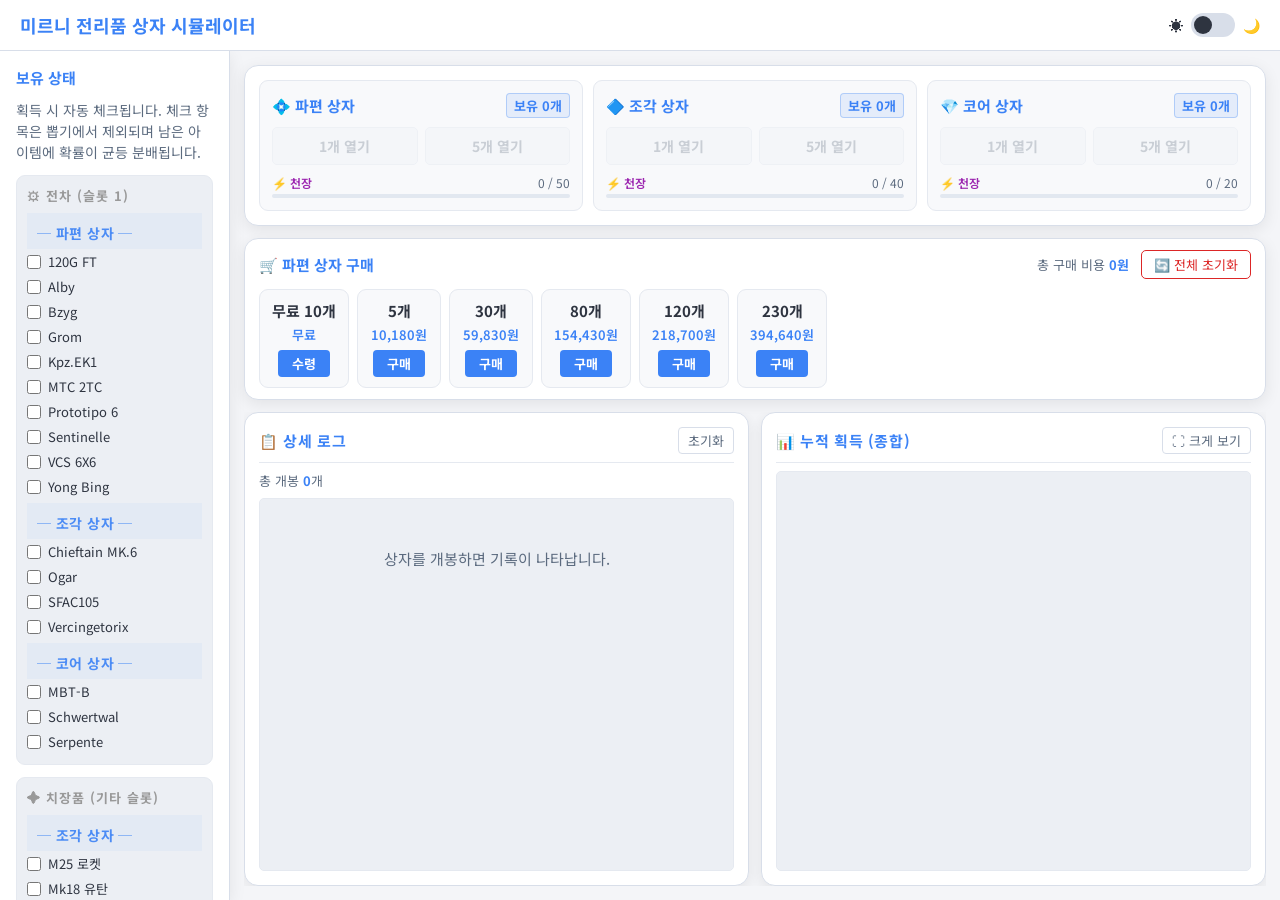
==== index.html @ 7f9d7ba4 "test commit" ====
<!DOCTYPE html>
<html lang="ko">

<head>
    <meta charset="UTF-8">
    <meta name="viewport" content="width=device-width, initial-scale=1.0">
    <title>미르니 전리품 상자 시뮬레이터</title>
    <meta name="description" content="2026 미르니 시즌 전리품 상자(파편·조각·코어) 확률 시뮬레이터">
    <link rel="preconnect" href="https://fonts.googleapis.com">
    <link rel="stylesheet" href="https://fonts.googleapis.com/css2?family=Noto+Sans+KR:wght@400;500;700&display=swap">
    <link rel="stylesheet" href="style.css">
    <script>
        (function () {
            function getTheme() {
                const saved = localStorage.getItem('theme-pref');
                if (saved) return saved;
                return window.matchMedia('(prefers-color-scheme: dark)').matches ? 'dark' : 'light';
            }
            const theme = getTheme();
            if (theme === 'light') {
                document.documentElement.classList.add('light-theme');
            }
        })();
    </script>
</head>

<body>

    <!-- ══ 데스크탑 헤더 ════════════════════════════════════════ -->
    <header class="top-header desktop-only">
        <h1 class="page-title">미르니 전리품 상자 시뮬레이터</h1>
        <div class="theme-switch-wrapper">
            <span class="theme-icon">☀️</span>
            <label class="theme-switch">
                <input type="checkbox" id="theme-toggle" onchange="toggleTheme(this.checked)">
                <span class="slider round"></span>
            </label>
            <span class="theme-icon">🌙</span>
        </div>
    </header>
    <script>
        (function () {
            const isDark = !document.documentElement.classList.contains('light-theme');
            document.getElementById('theme-toggle').checked = isDark;
        })();

        function toggleTheme(isDark) {
            if (isDark) {
                document.documentElement.classList.remove('light-theme');
                localStorage.setItem('theme-pref', 'dark');
            } else {
                document.documentElement.classList.add('light-theme');
                localStorage.setItem('theme-pref', 'light');
            }
        }

        // 시스템 테마 변경 감지 (수동 설정 안 했을 경우)
        window.matchMedia('(prefers-color-scheme: dark)').addEventListener('change', e => {
            if (!localStorage.getItem('theme-pref')) {
                const isDark = e.matches;
                document.getElementById('theme-toggle').checked = isDark;
                if (isDark) {
                    document.documentElement.classList.remove('light-theme');
                } else {
                    document.documentElement.classList.add('light-theme');
                }
            }
        });
    </script>

    <div class="app-container">

        <!-- ══ 모바일 헤더 (mobile only) ══════════════════════════════ -->
        <header class="mobile-header">
            <button class="icon-btn" onclick="openSidebar()" aria-label="보유 상태 열기">☰</button>
            <span class="mobile-title">미르니 시뮬레이터</span>
            <button class="icon-btn shop-icon-btn" onclick="openShopModal()" aria-label="상점 열기">🛒</button>
        </header>

        <!-- ══ 사이드바 오버레이 (mobile) ═══════════════════════════ -->
        <div class="sidebar-overlay" id="sidebar-overlay" onclick="closeSidebar()"></div>

        <!-- ══ 사이드바 : 보유 상태 ════════════════════════════════ -->
        <aside class="sidebar" id="sidebar">
            <div class="sidebar-head">
                <h2>보유 상태</h2>
                <button class="icon-btn sidebar-close-btn" onclick="closeSidebar()" aria-label="닫기">✕</button>
            </div>
            <p class="sidebar-hint">획득 시 자동 체크됩니다. 체크 항목은 뽑기에서 제외되며 남은 아이템에 확률이 균등 분배됩니다.</p>

            <div class="checklist-section">
                <h3>⚙ 전차 (슬롯 1)</h3>
                <div id="tanks-list"></div>
            </div>
            <div class="checklist-section">
                <h3>✦ 치장품 (기타 슬롯)</h3>
                <div id="cosmetics-list"></div>
            </div>
        </aside>

        <!-- ══ 메인 콘텐츠 ════════════════════════════════════════ -->
        <main class="main-content">

            <!-- 상자 개봉 영역 -->
            <section class="box-container">
                <!-- 파편 상자 -->
                <div class="box-group">
                    <div class="box-group-title">
                        <h3>💠 파편 상자</h3>
                        <span class="inv-badge">보유 <span id="inv-count-파편">0</span>개</span>
                    </div>
                    <div class="btn-row">
                        <button class="box-btn box-open-btn" data-box="파편" data-count="1" onclick="openBoxes('파편',1)"
                            disabled>1개 열기</button>
                        <button class="box-btn box-open-btn" data-box="파편" data-count="5" onclick="openBoxes('파편',5)"
                            disabled>5개 열기</button>
                    </div>
                    <div class="pity-bar-wrap">
                        <div class="pity-label-row"><span class="pity-title">⚡ 천장</span><span id="pity-text-파편">0 /
                                50</span></div>
                        <div class="pity-track">
                            <div class="pity-fill" id="pity-bar-파편"></div>
                        </div>
                    </div>
                </div>
                <!-- 조각 상자 -->
                <div class="box-group">
                    <div class="box-group-title">
                        <h3>🔷 조각 상자</h3>
                        <span class="inv-badge">보유 <span id="inv-count-조각">0</span>개</span>
                    </div>
                    <div class="btn-row">
                        <button class="box-btn box-open-btn" data-box="조각" data-count="1" onclick="openBoxes('조각',1)"
                            disabled>1개 열기</button>
                        <button class="box-btn box-open-btn" data-box="조각" data-count="5" onclick="openBoxes('조각',5)"
                            disabled>5개 열기</button>
                    </div>
                    <div class="pity-bar-wrap">
                        <div class="pity-label-row"><span class="pity-title">⚡ 천장</span><span id="pity-text-조각">0 /
                                40</span></div>
                        <div class="pity-track">
                            <div class="pity-fill" id="pity-bar-조각"></div>
                        </div>
                    </div>
                </div>
                <!-- 코어 상자 -->
                <div class="box-group">
                    <div class="box-group-title">
                        <h3>💎 코어 상자</h3>
                        <span class="inv-badge">보유 <span id="inv-count-코어">0</span>개</span>
                    </div>
                    <div class="btn-row">
                        <button class="box-btn box-open-btn" data-box="코어" data-count="1" onclick="openBoxes('코어',1)"
                            disabled>1개 열기</button>
                        <button class="box-btn box-open-btn" data-box="코어" data-count="5" onclick="openBoxes('코어',5)"
                            disabled>5개 열기</button>
                    </div>
                    <div class="pity-bar-wrap">
                        <div class="pity-label-row"><span class="pity-title">⚡ 천장</span><span id="pity-text-코어">0 /
                                20</span></div>
                        <div class="pity-track">
                            <div class="pity-fill" id="pity-bar-코어"></div>
                        </div>
                    </div>
                </div>
            </section>

            <!-- 상점 패널 (데스크탑에서 항상 표시) -->
            <section class="shop-panel desktop-only">
                <div class="shop-header">
                    <span class="shop-title">🛒 파편 상자 구매</span>
                    <div class="shop-meta">
                        <span>총 구매 비용 <strong class="total-cost-display">0원</strong></span>
                        <button class="reset-all-btn" onclick="resetAll()">🔄 전체 초기화</button>
                    </div>
                </div>
                <div class="shop-packages" id="shop-packages"></div>
            </section>

            <!-- 결과 영역 -->
            <section class="results-area">
                <!-- 상세 로그 -->
                <div class="log-panel">
                    <div class="panel-header">
                        <h2>📋 상세 로그</h2>
                        <button class="text-btn" onclick="clearLog()">초기화</button>
                    </div>
                    <div class="stats-bar" id="stats-bar">
                        <span>총 개봉 <strong>0</strong>개</span>
                    </div>
                    <div class="scroll-area" id="result-log">
                        <p class="log-placeholder">상자를 개봉하면 기록이 나타납니다.</p>
                    </div>
                </div>
                <!-- 누적 종합 -->
                <div class="summary-panel">
                    <div class="panel-header">
                        <h2>📊 누적 획득 (종합)</h2>
                        <div class="btn-row">
                            <button class="text-btn desktop-only" onclick="openSummaryModal()">⛶ 크게 보기</button>
                            <!-- 모바일: 초기화는 여기에 -->
                            <button class="reset-all-btn mobile-only" onclick="resetAll()">🔄 초기화</button>
                        </div>
                    </div>
                    <div class="scroll-area" id="result-summary"></div>
                </div>
            </section>

        </main>
    </div> <!-- // app-container -->

    <!-- ══ 상점 모달 (모바일 전용 + 공통 오버레이) ════════════ -->
    <div class="modal-overlay" id="shop-modal" onclick="closeShopModal()">
        <div class="modal-content" onclick="event.stopPropagation()">
            <div class="modal-header">
                <span class="shop-title">🛒 파편 상자 구매</span>
                <button class="icon-btn" onclick="closeShopModal()">✕</button>
            </div>
            <div class="modal-body">
                <div class="shop-packages" id="shop-packages-modal"></div>
                <div class="modal-footer">
                    총 구매 비용 <strong class="total-cost-display">0원</strong>
                    <button class="reset-all-btn" onclick="resetAll();closeShopModal()">🔄 전체 초기화</button>
                </div>
            </div>
        </div>
    </div>

    <!-- ══ 종합 결과 모달 (크게 보기) ════════════ -->
    <div class="modal-overlay scroll-overlay" id="summary-modal" onclick="closeSummaryModal()">
        <div class="modal-content modal-lg modal-full-height" onclick="event.stopPropagation()">
            <div class="modal-header">
                <span class="shop-title">📊 누적 획득 종합 보고서</span>
                <button class="icon-btn" onclick="closeSummaryModal()">✕</button>
            </div>
            <div class="modal-body" id="modal-summary-content">
                <!-- 내용 복사 대상 -->
            </div>
        </div>
    </div>

    <script src="simulator.js"></script>
</body>

</html>
---- style.css ----
/* ================================================
   미르니 전리품 상자 시뮬레이터 — style.css
   ================================================ */

/* ── Google Fonts ──────────────────────────────── */
@import url('https://fonts.googleapis.com/css2?family=Noto+Sans+KR:wght@400;500;700&display=swap');

/* ── 디자인 토큰 (Design Tokens) ──────────────── */
:root {
    --bg:          #0f0f18;
    --panel:       #1a1a2e;
    --card:        #22223a;
    --inner:       #131322;
    --text:        #e2e2f0;
    --muted:       #9494b8;
    --accent:      #f0b429;
    --accent-dim:  #a87820;
    --border:      #2d2d50;
    --border-soft: #25253d;
    --success:     #4cee70;
    --alt:         #ffb74d;
    --pity-color:  #ce93d8;
    --pity-fill:   #5c6bc0;
    --pity-warn:   #e53935;
    --dud:         #444;
    --shadow:      0 4px 24px rgba(0,0,0,.55);
    --r-lg: 14px;
    --r-md: 9px;
    --r-sm: 5px;

    --pity-track-bg: #1a1a30;

    --badge-great-bg: rgba(76,238,112,.18);
    --badge-great-text: #4cee70;
    --badge-great-border: rgba(76,238,112,.4);
    --badge-good-bg: rgba(100,210,255,.15);
    --badge-good-text: #64d2ff;
    --badge-good-border: rgba(100,210,255,.35);
    --badge-avg-bg: rgba(255,214,0,.12);
    --badge-avg-text: #ffd600;
    --badge-avg-border: rgba(255,214,0,.3);
    --badge-bad-bg: rgba(229,57,53,.14);
    --badge-bad-text: #ef9a9a;
    --badge-bad-border: rgba(229,57,53,.35);

    --tag-new-bg: rgba(76,238,112,.1);
    --tag-new-border: rgba(76,238,112,.35);
    --tag-pity-bg: rgba(206,147,216,.12);
    --tag-pity-border: rgba(206,147,216,.4);
    --tag-alt-bg: rgba(255,183,77,.1);
    --tag-alt-border: rgba(255,183,77,.3);

    --btn-reset-text: #ef9a9a;
    --btn-reset-border: #c62828;
    --btn-reset-hover-bg: #c62828;
    
    --text-btn-hover: #e57373;
    
    --box-header-bg: rgba(240,180,41,0.03);
    --inv-badge-bg: rgba(240,180,41,.12);
    --inv-badge-border: rgba(240,180,41,.3);
    
    --meter-great: linear-gradient(90deg, #1a5f2a, #4cee70);
    --meter-good: linear-gradient(90deg, #1a3a5f, #64d2ff);
    --meter-avg: linear-gradient(90deg, #5f4d1a, #ffd600);
    --meter-bad: linear-gradient(90deg, #5f1a1a, #ef9a9a);
    
    --log-item-border: var(--inner);
    --log-item-text: #d1d1e0;
    --log-item-name: #e2e2f0;
    
    --box-shard: #6ec6ff;
    --box-piece: #b39ddb;
    --box-core: #ffcc80;
    
    --shop-buy-bg: var(--accent);
    --shop-buy-text: #111;
    --shop-buy-hover: #ffd54f;
    --shop-buy-disabled-bg: #444;
    --shop-buy-disabled-text: #666;
}

:root.light-theme {
    --bg:          #f4f5f8;
    --panel:       #ffffff;
    --card:        #f8f9fb;
    --inner:       #eceff4;
    --text:        #2e3440;
    --muted:       #5c6b7f;
    --accent:      #3b82f6;
    --accent-dim:  #2563eb;
    --border:      #d8dee9;
    --border-soft: #e5e9f0;
    --success:     #10b981;
    --alt:         #f59e0b;
    --pity-color:  #9c27b0;
    --pity-fill:   #3f51b5;
    --pity-warn:   #d32f2f;
    --dud:         #9e9e9e;
    --shadow:      0 4px 16px rgba(0,0,0,.08);

    --pity-track-bg: #e2e8f0;

    --badge-great-bg: rgba(16, 185, 129, 0.15);
    --badge-great-text: #059669;
    --badge-great-border: rgba(16, 185, 129, 0.4);
    --badge-good-bg: rgba(59, 130, 246, 0.15);
    --badge-good-text: #2563eb;
    --badge-good-border: rgba(59, 130, 246, 0.4);
    --badge-avg-bg: rgba(245, 158, 11, 0.15);
    --badge-avg-text: #d97706;
    --badge-avg-border: rgba(245, 158, 11, 0.4);
    --badge-bad-bg: rgba(239, 68, 68, 0.15);
    --badge-bad-text: #dc2626;
    --badge-bad-border: rgba(239, 68, 68, 0.4);

    --tag-new-bg: rgba(16, 185, 129, 0.1);
    --tag-new-border: rgba(16, 185, 129, 0.35);
    --tag-pity-bg: rgba(156, 39, 176, 0.1);
    --tag-pity-border: rgba(156, 39, 176, 0.35);
    --tag-alt-bg: rgba(245, 158, 11, 0.1);
    --tag-alt-border: rgba(245, 158, 11, 0.35);

    --btn-reset-text: #dc2626;
    --btn-reset-border: #dc2626;
    --btn-reset-hover-bg: #dc2626;
    
    --text-btn-hover: #dc2626;
    
    --box-header-bg: rgba(59, 130, 246, 0.05);
    --inv-badge-bg: rgba(59, 130, 246, 0.1);
    --inv-badge-border: rgba(59, 130, 246, 0.3);

    --meter-great: linear-gradient(90deg, #a7f3d0, #10b981);
    --meter-good: linear-gradient(90deg, #bfdbfe, #3b82f6);
    --meter-avg: linear-gradient(90deg, #fde68a, #f59e0b);
    --meter-bad: linear-gradient(90deg, #fecaca, #ef4444);

    --log-item-border: var(--border-soft);
    --log-item-text: #374151;
    --log-item-name: #1f2937;
    
    --box-shard: #0284c7;
    --box-piece: #7c3aed;
    --box-core: #d97706;
    
    --shop-buy-bg: var(--accent);
    --shop-buy-text: #fff;
    --shop-buy-hover: var(--accent-dim);
    --shop-buy-disabled-bg: #e5e7eb;
    --shop-buy-disabled-text: #9ca3af;
}

/* ── 리셋 ──────────────────────────────────────── */
*, *::before, *::after { box-sizing: border-box; margin: 0; padding: 0; }

/* ── 스크롤바 ──────────────────────────────────── */
::-webkit-scrollbar { width: 5px; }
::-webkit-scrollbar-track { background: var(--inner); }
::-webkit-scrollbar-thumb { background: #3a3a60; border-radius: 3px; }

/* ── 전체 레이아웃 ─────────────────────────────── */
body {
    font-family: 'Noto Sans KR', 'Malgun Gothic', sans-serif;
    background: var(--bg);
    color: var(--text);
    display: flex;
    flex-direction: column;
    height: 100dvh;
    overflow: hidden;
}

.app-container {
    display: flex;
    flex: 1;
    min-height: 0;
    overflow: hidden;
}

/* ── 데스크탑 최상단 헤더 ──────────────────────── */
.top-header {
    display: flex;
    align-items: center;
    justify-content: space-between;
    padding: 12px 20px;
    background: var(--panel);
    border-bottom: 1px solid var(--border);
    flex-shrink: 0;
}
.page-title {
    font-size: 18px;
    font-weight: 700;
    color: var(--accent);
}
.theme-switch-wrapper {
    display: flex;
    align-items: center;
    gap: 8px;
}
.theme-icon {
    font-size: 14px;
    user-select: none;
}
.theme-switch {
    position: relative;
    display: inline-block;
    width: 44px;
    height: 24px;
}
.theme-switch input {
    opacity: 0;
    width: 0;
    height: 0;
}
.slider {
    position: absolute;
    cursor: pointer;
    top: 0; left: 0; right: 0; bottom: 0;
    background-color: var(--border);
    transition: .4s;
}
.slider:before {
    position: absolute;
    content: "";
    height: 18px;
    width: 18px;
    left: 3px;
    bottom: 3px;
    background-color: var(--text);
    transition: .4s;
}
input:checked + .slider {
    background-color: var(--accent);
}
input:focus + .slider {
    box-shadow: 0 0 1px var(--accent);
}
input:checked + .slider:before {
    transform: translateX(20px);
    background-color: #111;
}
.slider.round {
    border-radius: 24px;
}
.slider.round:before {
    border-radius: 50%;
}

/* ── 모바일 헤더 (기본 숨김, 모바일에서 표시) ──── */
.mobile-header {
    display: none;
    position: fixed;
    top: 0; left: 0; right: 0;
    height: 52px;
    background: var(--panel);
    border-bottom: 1px solid var(--border);
    align-items: center;
    justify-content: space-between;
    padding: 0 12px;
    z-index: 200;
}
.mobile-title { font-size: 14px; font-weight: 700; color: var(--accent); }
.mobile-only  { display: none !important; }

/* ── 아이콘 버튼 ───────────────────────────────── */
.icon-btn {
    width: 36px; height: 36px;
    background: transparent;
    border: 1px solid var(--border);
    border-radius: var(--r-sm);
    color: var(--text);
    font-size: 16px;
    cursor: pointer;
    display: flex; align-items: center; justify-content: center;
    transition: background .15s;
}
.icon-btn:hover { background: var(--card); }
.shop-icon-btn  { color: var(--accent); border-color: var(--accent-dim); }

/* ── 사이드바 오버레이 ─────────────────────────── */
.sidebar-overlay {
    display: none;
    position: fixed; inset: 0;
    background: rgba(0,0,0,.6);
    z-index: 299;
}

/* ── 사이드바 ──────────────────────────────────── */
.sidebar {
    width: 230px;
    flex-shrink: 0;
    background: var(--panel);
    border-right: 1px solid var(--border);
    padding: 16px;
    display: flex;
    flex-direction: column;
    gap: 12px;
    overflow-y: auto;
    box-shadow: var(--shadow);
}
.sidebar-head {
    display: flex;
    align-items: center;
    justify-content: space-between;
}
.sidebar-head h2 { font-size: 15px; color: var(--accent); }
.sidebar-close-btn { display: none; }  /* 데스크탑에서는 닫기 버튼 숨김 */
.sidebar-hint { font-size: 14px; color: var(--muted); line-height: 1.5; }

.checklist-section {
    background: var(--inner);
    border: 1px solid var(--border-soft);
    border-radius: var(--r-md);
    padding: 10px;
}
.checklist-section h3 {
    font-size: 13px; font-weight: 700;
    color: #999; text-transform: uppercase;
    letter-spacing: .08em; margin-bottom: 8px;
}
.box-section-header {
    font-size: 14px;
    font-weight: 700;
    color: var(--accent);
    padding: 10px 10px 6px;
    opacity: 0.9;
    letter-spacing: 0.03em;
    background: var(--box-header-bg);
    margin-top: 4px;
}
.checklist-item {
    display: flex; align-items: center; gap: 7px; padding: 3px 0;
}
.checklist-item input[type="checkbox"] {
    width: 14px; height: 14px;
    accent-color: var(--accent); cursor: pointer; flex-shrink: 0;
}
.checklist-item label  { font-size: 13px; cursor: pointer; user-select: none; }
.checklist-item.owned label { text-decoration: line-through; color: var(--muted); }

/* ── 메인 콘텐츠 ───────────────────────────────── */
.main-content {
    flex: 1;
    display: flex;
    flex-direction: column;
    gap: 12px;
    padding: 14px;
    overflow: hidden;
    min-width: 0;
}

/* ── 상자 개봉 영역 ────────────────────────────── */
.box-container {
    display: flex;
    gap: 10px;
    background: var(--panel);
    border: 1px solid var(--border);
    border-radius: var(--r-lg);
    padding: 14px;
    box-shadow: var(--shadow);
    flex-shrink: 0;
}
.box-group {
    flex: 1;
    background: var(--card);
    border: 1px solid var(--border-soft);
    border-radius: var(--r-md);
    padding: 12px;
    display: flex; flex-direction: column; gap: 9px;
    transition: border-color .2s;
}
.box-group:hover { border-color: var(--accent-dim); }

.box-group-title {
    display: flex;
    align-items: center;
    justify-content: space-between;
    gap: 6px;
}
.box-group-title h3 { font-size: 15px; color: var(--accent); }

.inv-badge {
    font-size: 13px; font-weight: 700;
    color: var(--accent);
    background: var(--inv-badge-bg);
    border: 1px solid var(--inv-badge-border);
    border-radius: 4px;
    padding: 2px 7px;
    white-space: nowrap;
}

.btn-row { display: flex; gap: 7px; }

/* 열기 버튼 */
.box-btn {
    flex: 1;
    padding: 8px 6px;
    font-size: 14px; font-weight: 700; font-family: inherit;
    background: var(--inner); color: var(--text);
    border: 1px solid var(--border);
    border-radius: var(--r-sm);
    cursor: pointer;
    transition: background .15s, color .15s, transform .1s;
}
.box-btn:hover:not(:disabled) {
    background: var(--accent); color: #111;
    border-color: var(--accent); transform: translateY(-1px);
}
.box-btn:active:not(:disabled) { transform: translateY(0); }
.box-btn:disabled {
    opacity: .3; cursor: not-allowed;
    background: var(--inner) !important;
    color: var(--muted) !important;
    border-color: var(--border) !important;
}

/* 천장 프로그레스 바 */
.pity-bar-wrap { display: flex; flex-direction: column; gap: 3px; }
.pity-label-row {
    display: flex; justify-content: space-between;
    font-size: 12px; color: var(--muted);
}
.pity-title { color: var(--pity-color); font-weight: 600; }
.pity-track { height: 4px; background: var(--pity-track-bg); border-radius: 2px; overflow: hidden; }
.pity-fill {
    height: 100%; width: 0%;
    background: var(--pity-fill);
    border-radius: 2px;
    transition: width .3s ease, background .3s;
}
.pity-fill.pity-warn { background: var(--pity-warn); box-shadow: 0 0 6px rgba(229,57,53,.5); }

/* ── 상점 패널 (데스크탑) ──────────────────────── */
.shop-panel {
    background: var(--panel);
    border: 1px solid var(--border);
    border-radius: var(--r-lg);
    padding: 11px 14px;
    display: flex; flex-direction: column; gap: 10px;
    box-shadow: var(--shadow);
    flex-shrink: 0;
}
.shop-header {
    display: flex; align-items: center;
    justify-content: space-between; gap: 12px;
}
.shop-title { font-size: 15px; font-weight: 700; color: var(--accent); }
.shop-meta  { display: flex; align-items: center; gap: 12px; font-size: 13px; color: var(--muted); }
.shop-meta strong { color: var(--accent); }
.total-cost-display { color: var(--accent); }

.shop-packages { display: flex; gap: 8px; flex-wrap: wrap; }
.shop-pkg {
    display: flex; flex-direction: column; align-items: center; gap: 4px;
    background: var(--card);
    border: 1px solid var(--border-soft);
    border-radius: var(--r-md);
    padding: 10px 12px; min-width: 84px;
    transition: border-color .2s;
}
.shop-pkg:hover { border-color: var(--accent-dim); }
.shop-pkg-count { font-size: 15px; font-weight: 700; }
.shop-pkg-price { font-size: 13px; color: var(--accent); font-weight: 600; }
.shop-buy-btn {
    font-size: 13px; font-weight: 700; font-family: inherit;
    padding: 4px 14px; margin-top: 2px;
    background: var(--shop-buy-bg); color: var(--shop-buy-text);
    border: none; border-radius: 4px;
    cursor: pointer;
    transition: background .15s, transform .1s;
}
.shop-buy-btn:hover { background: var(--shop-buy-hover); transform: translateY(-1px); }
.shop-buy-btn:disabled { background: var(--shop-buy-disabled-bg); color: var(--shop-buy-disabled-text); cursor: not-allowed; transform: none; }

/* ── 결과 영역 ─────────────────────────────────── */
.results-area {
    display: flex; gap: 12px;
    flex: 1; overflow: hidden; min-height: 0;
}
.log-panel, .summary-panel {
    flex: 1;
    background: var(--panel);
    border: 1px solid var(--border);
    border-radius: var(--r-lg);
    padding: 14px;
    display: flex; flex-direction: column; gap: 8px;
    overflow: hidden;
    box-shadow: var(--shadow);
    min-width: 0;
}
.panel-header {
    display: flex; align-items: center; justify-content: space-between;
    border-bottom: 1px solid var(--border-soft); padding-bottom: 8px;
}
.panel-header h2 { font-size: 15px; color: var(--accent); letter-spacing: .04em; }

.text-btn {
    font-size: 13px; font-family: inherit;
    padding: 3px 9px;
    background: transparent; color: var(--muted);
    border: 1px solid var(--border); border-radius: 4px;
    cursor: pointer; transition: color .15s, border-color .15s;
}
.text-btn:hover { color: var(--text-btn-hover); border-color: var(--text-btn-hover); }

.reset-all-btn {
    font-size: 13px; font-family: inherit;
    padding: 4px 12px;
    background: transparent; color: var(--btn-reset-text);
    border: 1px solid var(--btn-reset-border); border-radius: 5px;
    cursor: pointer; transition: background .15s;
    white-space: nowrap;
}
.reset-all-btn:hover { background: var(--btn-reset-hover-bg); color: #fff; }

.stats-bar {
    display: flex; gap: 12px;
    font-size: 13px; color: var(--muted);
    flex-shrink: 0;
}
.stats-bar strong { color: var(--accent); }

.scroll-area {
    flex: 1; overflow-y: auto;
    background: var(--inner);
    border: 1px solid var(--border-soft);
    border-radius: var(--r-sm);
    padding: 9px;
}

/* ── 로그 엔트리 ───────────────────────────────── */
.log-entry {
    background: var(--card);
    border: 1px solid var(--border-soft);
    border-left: 3px solid var(--accent);
    border-radius: var(--r-sm);
    padding: 8px 10px; margin-bottom: 7px;
    animation: fadeIn .2s ease;
}
@keyframes fadeIn { from { opacity: 0; transform: translateY(-4px); } to { opacity: 1; } }

.log-entry-title {
    font-size: 14px; font-weight: 700; color: var(--accent);
    display: flex; align-items: center; gap: 6px; margin-bottom: 5px;
}
.box-badge {
    font-size: 12px; padding: 2px 7px;
    border: 1px solid; border-radius: 4px;
}
.log-item {
    display: flex; justify-content: space-between; align-items: center;
    padding: 3px 0; font-size: 14px; color: var(--log-item-text);
    border-bottom: 1px solid var(--log-item-border);
}
.log-item:last-child { border: none; }
.log-slot-label { font-size: 13px; color: var(--muted); margin-right: 4px; font-weight: 600; }
.log-qty { font-size: 14px; color: var(--accent); margin-left: 8px; white-space: nowrap; font-weight: 700; }
.log-placeholder { color: var(--muted); text-align: center; margin-top: 40px; font-size: 15px; }

/* ── 태그 ──────────────────────────────────────── */
.tag-new  { font-size:12px;font-weight:700;color:var(--success);background:var(--tag-new-bg);border:1px solid var(--tag-new-border);border-radius:4px;padding:2px 6px;margin-left:4px; }
.tag-pity { font-size:12px;font-weight:700;color:var(--pity-color);background:var(--tag-pity-bg);border:1px solid var(--tag-pity-border);border-radius:4px;padding:2px 6px;margin-left:4px; }
.tag-alt  { font-size:12px;font-weight:600;color:var(--alt);background:var(--tag-alt-bg);border:1px solid var(--tag-alt-border);border-radius:4px;padding:2px 6px;margin-left:4px; }

/* ── 종합 패널 ─────────────────────────────────── */
.summary-item {
    display: flex; justify-content: space-between; align-items: center;
    padding: 6px 7px;
    border-bottom: 1px solid var(--border-soft);
    font-size: 14px;
    transition: background .12s;
}
.summary-item:hover { background: rgba(240,180,41,.05); }
.summary-item:last-child { border: none; }
.summary-item.category-header {
    font-size: 13px; font-weight: 700; color: var(--muted);
    text-transform: uppercase; letter-spacing: .08em;
    background: var(--inner); pointer-events: none;
}
.summary-item-count { color: var(--accent); font-weight: 700; }

/* ── 모달 (상점 모달) ──────────────────────────── */
.modal-overlay {
    display: none;
    position: fixed; inset: 0;
    background: rgba(0,0,0,.7);
    z-index: 500;
    align-items: center; justify-content: center;
}
.modal-overlay.open { display: flex; }

.modal-content {
    background: var(--panel);
    border: 1px solid var(--border);
    border-radius: var(--r-lg);
    padding: 20px;
    max-width: 480px; width: 92%;
    max-height: 85dvh;
    display: flex; flex-direction: column; gap: 14px;
    box-shadow: var(--shadow);
    overflow-y: auto;
}
.modal-lg { max-width: 1800px; width: 96%; }
.modal-overlay.scroll-overlay {
    align-items: flex-start !important;
    overflow-y: auto;
    padding: 30px 10px;
}
.modal-content.modal-full-height {
    max-height: none !important;
    overflow-y: visible !important;
    margin: auto;
}

/* 크게 보기 모달 내부 다단(Column) 레이아웃 */
#modal-summary-content {
    display: block; /* .modal-body의 flex 덮어쓰기 */
    column-width: 300px;
    column-gap: 32px;
    column-rule: 1px solid var(--border-soft);
}
#modal-summary-content > div {
    break-inside: avoid;
    page-break-inside: avoid;
    margin-bottom: 6px;
}
#modal-summary-content .category-header {
    margin-top: 10px;
}
#modal-summary-content .luck-card {
    margin-top: 0;
}
.modal-header {
    display: flex; align-items: center; justify-content: space-between;
    border-bottom: 1px solid var(--border-soft); padding-bottom: 10px;
}
.modal-body { display: flex; flex-direction: column; gap: 14px; }
.modal-footer {
    display: flex; align-items: center; justify-content: space-between;
    font-size: 15px; color: var(--text);
    border-top: 1px solid var(--border-soft); padding-top: 10px;
}
.modal-footer strong { color: var(--accent); }

/* ── 반응형: 모바일 (≤ 768px) ─────────────────── */
@media (max-width: 768px) {
    /* 전체 레이아웃 */
    body {
        flex-direction: column;
        overflow: auto;
        height: auto; min-height: 100dvh;
    }

    /* 모바일 헤더 표시 */
    .mobile-header { display: flex; }
    .mobile-only   { display: flex !important; }
    .desktop-only  { display: none !important; }

    /* 사이드바 → 슬라이드 드로어 */
    .sidebar {
        position: fixed;
        top: 0; left: -260px;
        width: 250px; height: 100dvh;
        z-index: 300;
        transition: left .25s ease;
        padding-top: 14px;
    }
    .sidebar.open { left: 0; }
    .sidebar-overlay.open { display: block; }
    .sidebar-close-btn { display: flex; }   /* 모바일에서 닫기 버튼 표시 */

    /* 메인: 상단 패딩으로 헤더 공간 확보 */
    .main-content {
        padding: 62px 10px 12px;
        overflow: auto;
        height: auto;
    }

    /* .app-container도 모바일에서는 flex-direction 해제 필요 시 처리 */
    .app-container {
        flex-direction: column;
        overflow: visible;
    }

    /* 상자: 가로 스크롤 */
    .box-container { overflow-x: auto; }
    .box-group     { min-width: 140px; }

    /* 결과: 세로 스택 */
    .results-area  { flex-direction: column; overflow: visible; }
    .log-panel, .summary-panel { min-height: 280px; flex: none; }
    .scroll-area   { max-height: 260px; }

    /* 상점 모달: 하단 시트 */
    .modal-overlay { align-items: flex-end; }
    .modal-content {
        border-radius: var(--r-lg) var(--r-lg) 0 0;
        max-width: 100%; width: 100%;
        max-height: 70dvh;
    }
}

/* ── 반응형: 태블릿 (769~1024px) ──────────────── */
@media (min-width: 769px) and (max-width: 1024px) {
    .sidebar   { width: 190px; }
    .box-group { padding: 10px; }
}

/* ── 전차 획득 상세 행 ──────────────────────────── */
.tank-item {
    flex-direction: column;
    align-items: flex-start;
    gap: 3px;
    padding: 7px 8px;
}
.tank-item.not-acquired { opacity: .55; }

.tank-name {
    font-size: 12px;
    font-weight: 700;
}
.tank-name.muted { color: var(--muted); }

.tank-detail {
    display: flex;
    align-items: center;
    gap: 6px;
    flex-wrap: wrap;
}
.tank-meta {
    font-size: 11px;
    color: var(--muted);
    display: flex;
    align-items: center;
    flex-wrap: wrap;
    gap: 2px;
}
.tank-meta.muted { opacity: .7; }

/* ── 운 지표 배지 ──────────────────────────────── */
.luck-badge {
    font-size: 13px;
    font-weight: 700;
    padding: 3px 8px;
    border-radius: 12px;
    white-space: nowrap;
}
.luck-great { background: var(--badge-great-bg); color: var(--badge-great-text); border: 1px solid var(--badge-great-border); }
.luck-good  { background: var(--badge-good-bg); color: var(--badge-good-text); border: 1px solid var(--badge-good-border); }
.luck-avg   { background: var(--badge-avg-bg);  color: var(--badge-avg-text); border: 1px solid var(--badge-avg-border); }
.luck-bad   { background: var(--badge-bad-bg);  color: var(--badge-bad-text); border: 1px solid var(--badge-bad-border); }

/* ── 통계 섹션 ─────────────────────────────────── */
.stat-detail {
    font-size: 11px;
    color: var(--text);
    display: flex;
    align-items: center;
    gap: 4px;
}
.muted { color: var(--muted); }

/* ── 종합 운 지수 카드 ──────────────────────────── */
.luck-card {
    background: var(--card);
    border: 1px solid var(--border-soft);
    border-radius: var(--r-md);
    padding: 12px 14px;
    margin-bottom: 8px;
    display: flex;
    flex-direction: column;
    gap: 8px;
}
.luck-card-title {
    font-size: 13px;
    font-weight: 700;
    color: var(--muted);
    text-transform: uppercase;
    letter-spacing: .08em;
}
.luck-card-badge-row {
    display: flex;
    align-items: center;
    gap: 8px;
}
.luck-badge-lg {
    font-size: 16px !important;
    padding: 6px 14px !important;
    border-radius: 20px !important;
}
.luck-card-detail {
    font-size: 15px;
    color: var(--text);
    font-weight: 600;
}
.luck-meter-wrap {
    display: flex;
    flex-direction: column;
    gap: 3px;
}
.luck-meter-track {
    height: 8px;
    background: var(--inner);
    border-radius: 4px;
    overflow: hidden;
    position: relative;
}
/* 가운데선 (평균 기준) */
.luck-meter-track::after {
    content: '';
    position: absolute;
    left: 50%; top: 0; bottom: 0;
    width: 1px;
    background: var(--border);
}
.luck-meter-fill {
    height: 100%;
    border-radius: 4px;
    transition: width .5s ease;
}
.luck-meter-fill.luck-great { background: var(--meter-great); }
.luck-meter-fill.luck-good  { background: var(--meter-good); }
.luck-meter-fill.luck-avg   { background: var(--meter-avg); }
.luck-meter-fill.luck-bad   { background: var(--meter-bad); }
.luck-meter-labels {
    display: flex;
    justify-content: space-between;
    font-size: 12px;
    color: var(--muted);
}
.luck-card-note {
    font-size: 13px;
    color: var(--muted);
    opacity: .7;
}

/* ── 상자별 운 지수 행 ──────────────────────────── */
.luck-row {
    display: grid;
    grid-template-columns: 36px auto 1fr;
    align-items: center;
    gap: 8px;
    padding: 4px 0;
}
.luck-row-label {
    font-size: 13px;
    font-weight: 700;
    color: var(--muted);
    white-space: nowrap;
}
.luck-row-meter { min-width: 0; }

/* ── 전차별 운 배지 ──────────────────────────────── */
.tank-luck-badge {
    display: inline-block;
    font-size: 10px;
    font-weight: 700;
    padding: 1px 6px;
    border-radius: 8px;
    margin-left: 4px;
    white-space: nowrap;
}
.tank-luck-badge.luck-good { background: var(--badge-good-bg); color: var(--badge-good-text); border: 1px solid var(--badge-good-border); }
.tank-luck-badge.luck-bad  { background: var(--badge-bad-bg);  color: var(--badge-bad-text); border: 1px solid var(--badge-bad-border); }
.tank-luck-badge.luck-avg  { background: var(--badge-avg-bg);  color: var(--badge-avg-text); border: 1px solid var(--badge-avg-border); }

.tank-expect-note {
    font-size: 10px;
    color: var(--muted);
    margin-left: 3px;
}

/* ── 상자 통계 운 색상 ──────────────────────────── */
.stat-luck-good { color: var(--badge-good-text); font-weight: 700; }
.stat-luck-bad  { color: var(--badge-bad-text); font-weight: 700; }
.stat-luck-avg  { color: var(--badge-avg-text); font-weight: 700; }
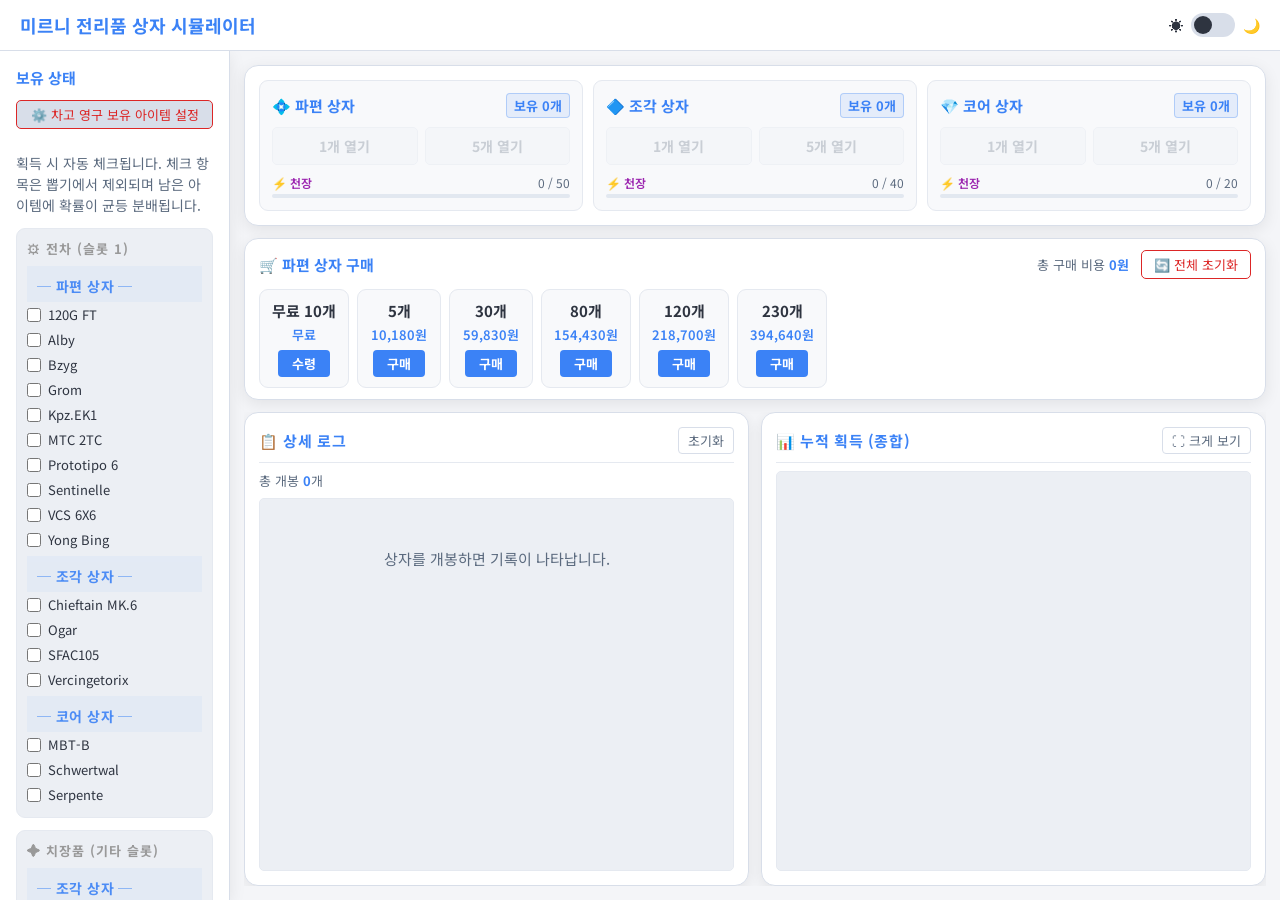
==== commit 9c6c9073: "feature: additonal function" ====
--- a/index.html
+++ b/index.html
@@ -86,6 +86,7 @@
                 <h2>보유 상태</h2>
                 <button class="icon-btn sidebar-close-btn" onclick="closeSidebar()" aria-label="닫기">✕</button>
             </div>
+            <button class="reset-all-btn" style="width: 100%; margin-bottom: 12px; background: var(--border);" onclick="openPreOwnedModal()">⚙️ 차고 영구 보유 아이템 설정</button>
             <p class="sidebar-hint">획득 시 자동 체크됩니다. 체크 항목은 뽑기에서 제외되며 남은 아이템에 확률이 균등 분배됩니다.</p>
 
             <div class="checklist-section">
@@ -239,6 +240,30 @@
         </div>
     </div>
 
+    <!-- ══ 사전 보유 설정 모달 ════════════════════════════ -->
+    <div class="modal-overlay scroll-overlay" id="preowned-modal" onclick="closePreOwnedModal()">
+        <div class="modal-content modal-lg modal-full-height" onclick="event.stopPropagation()">
+            <div class="modal-header">
+                <span class="shop-title">⚙️ 차고 영구 보유 설정</span>
+                <button class="icon-btn" onclick="closePreOwnedModal()">✕</button>
+            </div>
+            <div class="modal-body">
+                <p class="sidebar-hint" style="margin-bottom:16px;">여기에 체크한 항목은 브라우저 캐시에 영구 저장되어, <strong>전체 초기화</strong>나 <strong>새로고침</strong> 후에도 보유 상태가 계속 유지됩니다.</p>
+                <div class="checklist-section">
+                    <h3>⚙ 전차 (슬롯 1)</h3>
+                    <div id="pre-tanks-list"></div>
+                </div>
+                <div class="checklist-section" style="margin-top:20px;">
+                    <h3>✦ 치장품 (기타 슬롯)</h3>
+                    <div id="pre-cosmetics-list"></div>
+                </div>
+                <div class="modal-footer" style="margin-top:20px;">
+                    <button class="reset-all-btn" style="width:100%; background:var(--success); color:#000;" onclick="savePreOwnedAndClose()">💾 캐시에 영구 저장 적용</button>
+                </div>
+            </div>
+        </div>
+    </div>
+
     <script src="simulator.js"></script>
 </body>
 
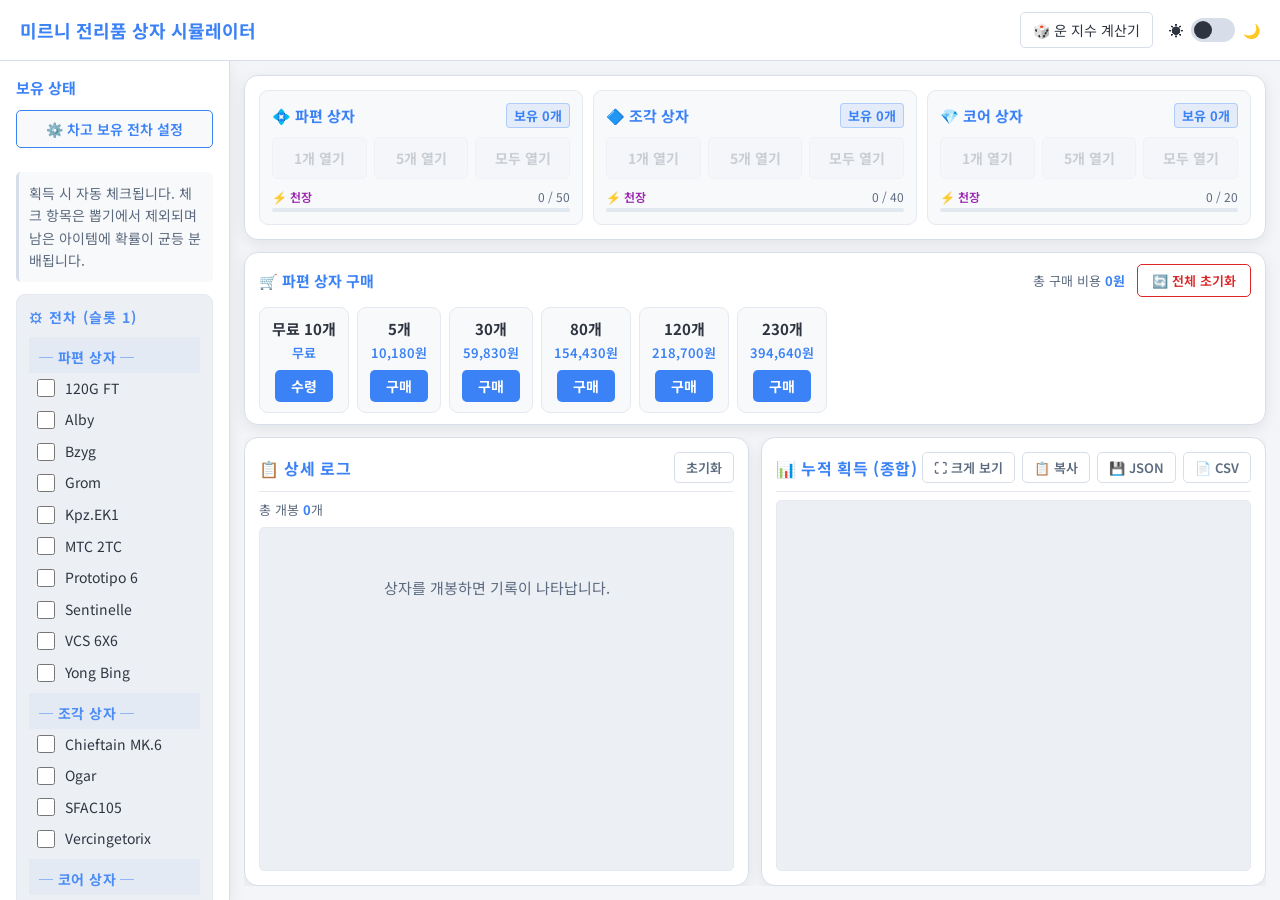
==== commit e829c055: "update: luck calculator and minor update" ====
--- a/index.html
+++ b/index.html
@@ -29,13 +29,18 @@
     <!-- ══ 데스크탑 헤더 ════════════════════════════════════════ -->
     <header class="top-header desktop-only">
         <h1 class="page-title">미르니 전리품 상자 시뮬레이터</h1>
-        <div class="theme-switch-wrapper">
-            <span class="theme-icon">☀️</span>
-            <label class="theme-switch">
-                <input type="checkbox" id="theme-toggle" onchange="toggleTheme(this.checked)">
-                <span class="slider round"></span>
-            </label>
-            <span class="theme-icon">🌙</span>
+        <div style="display: flex; align-items: center; gap: 16px;">
+            <a href="luck-calculator.html" class="icon-btn" style="width: auto; padding: 0 12px; gap: 6px; display: flex; font-size: 14px; text-decoration: none;" title="운 지수 계산기">
+                🎲 운 지수 계산기
+            </a>
+            <div class="theme-switch-wrapper">
+                <span class="theme-icon">☀️</span>
+                <label class="theme-switch">
+                    <input type="checkbox" id="theme-toggle" onchange="toggleTheme(this.checked)">
+                    <span class="slider round"></span>
+                </label>
+                <span class="theme-icon">🌙</span>
+            </div>
         </div>
     </header>
     <script>
@@ -74,6 +79,7 @@
         <header class="mobile-header">
             <button class="icon-btn" onclick="openSidebar()" aria-label="보유 상태 열기">☰</button>
             <span class="mobile-title">미르니 시뮬레이터</span>
+            <a href="luck-calculator.html" class="icon-btn" aria-label="운 지수 계산기" style="text-decoration: none; font-size: 18px;">🎲</a>
             <button class="icon-btn shop-icon-btn" onclick="openShopModal()" aria-label="상점 열기">🛒</button>
         </header>
 
@@ -86,8 +92,10 @@
                 <h2>보유 상태</h2>
                 <button class="icon-btn sidebar-close-btn" onclick="closeSidebar()" aria-label="닫기">✕</button>
             </div>
-            <button class="reset-all-btn" style="width: 100%; margin-bottom: 12px; background: var(--border);" onclick="openPreOwnedModal()">⚙️ 차고 영구 보유 아이템 설정</button>
-            <p class="sidebar-hint">획득 시 자동 체크됩니다. 체크 항목은 뽑기에서 제외되며 남은 아이템에 확률이 균등 분배됩니다.</p>
+            <button class="reset-all-btn" style="width: 100%; margin-bottom: 12px; background: var(--card); color: var(--accent); border-color: var(--accent); font-size: 14px; padding: 8px 12px;" onclick="openPreOwnedModal()">⚙️ 차고 보유 전차 설정</button>
+            <p class="sidebar-hint">
+                획득 시 자동 체크됩니다. 체크 항목은 뽑기에서 제외되며 남은 아이템에 확률이 균등 분배됩니다.
+            </p>
 
             <div class="checklist-section">
                 <h3>⚙ 전차 (슬롯 1)</h3>
@@ -115,6 +123,8 @@
                             disabled>1개 열기</button>
                         <button class="box-btn box-open-btn" data-box="파편" data-count="5" onclick="openBoxes('파편',5)"
                             disabled>5개 열기</button>
+                        <button class="box-btn box-open-btn box-open-all-btn" data-box="파편" onclick="openAllBoxes('파편')"
+                            disabled>모두 열기</button>
                     </div>
                     <div class="pity-bar-wrap">
                         <div class="pity-label-row"><span class="pity-title">⚡ 천장</span><span id="pity-text-파편">0 /
@@ -135,6 +145,8 @@
                             disabled>1개 열기</button>
                         <button class="box-btn box-open-btn" data-box="조각" data-count="5" onclick="openBoxes('조각',5)"
                             disabled>5개 열기</button>
+                        <button class="box-btn box-open-btn box-open-all-btn" data-box="조각" onclick="openAllBoxes('조각')"
+                            disabled>모두 열기</button>
                     </div>
                     <div class="pity-bar-wrap">
                         <div class="pity-label-row"><span class="pity-title">⚡ 천장</span><span id="pity-text-조각">0 /
@@ -155,6 +167,8 @@
                             disabled>1개 열기</button>
                         <button class="box-btn box-open-btn" data-box="코어" data-count="5" onclick="openBoxes('코어',5)"
                             disabled>5개 열기</button>
+                        <button class="box-btn box-open-btn box-open-all-btn" data-box="코어" onclick="openAllBoxes('코어')"
+                            disabled>모두 열기</button>
                     </div>
                     <div class="pity-bar-wrap">
                         <div class="pity-label-row"><span class="pity-title">⚡ 천장</span><span id="pity-text-코어">0 /
@@ -199,6 +213,9 @@
                         <h2>📊 누적 획득 (종합)</h2>
                         <div class="btn-row">
                             <button class="text-btn desktop-only" onclick="openSummaryModal()">⛶ 크게 보기</button>
+                            <button class="text-btn desktop-only" onclick="copyStatsToClipboard()" title="통계를 텍스트로 복사">📋 복사</button>
+                            <button class="text-btn desktop-only" onclick="exportDataJSON()" title="통계 데이터를 JSON 파일로 저장">💾 JSON</button>
+                            <button class="text-btn desktop-only" onclick="exportDataCSV()" title="인벤토리를 CSV 파일로 저장">📄 CSV</button>
                             <!-- 모바일: 초기화는 여기에 -->
                             <button class="reset-all-btn mobile-only" onclick="resetAll()">🔄 초기화</button>
                         </div>
@@ -244,21 +261,25 @@
     <div class="modal-overlay scroll-overlay" id="preowned-modal" onclick="closePreOwnedModal()">
         <div class="modal-content modal-lg modal-full-height" onclick="event.stopPropagation()">
             <div class="modal-header">
-                <span class="shop-title">⚙️ 차고 영구 보유 설정</span>
+                <span class="shop-title">⚙️ 차고 보유 전차 설정</span>
                 <button class="icon-btn" onclick="closePreOwnedModal()">✕</button>
             </div>
             <div class="modal-body">
-                <p class="sidebar-hint" style="margin-bottom:16px;">여기에 체크한 항목은 브라우저 캐시에 영구 저장되어, <strong>전체 초기화</strong>나 <strong>새로고침</strong> 후에도 보유 상태가 계속 유지됩니다.</p>
+                <p class="sidebar-hint" style="margin-bottom:20px;">
+                    💡 <strong>차고에 이미 보유한 전차를 선택하세요</strong><br>
+                    체크한 항목은 브라우저 캐시에 저장되어, <strong>전체 초기화</strong>나 <strong>새로고침</strong> 후에도 보유 상태가 유지됩니다. 
+                    이 아이템들은 가챠에서 제외되며, 확률이 나머지 아이템에 균등 분배됩니다.
+                </p>
                 <div class="checklist-section">
                     <h3>⚙ 전차 (슬롯 1)</h3>
                     <div id="pre-tanks-list"></div>
                 </div>
-                <div class="checklist-section" style="margin-top:20px;">
+                <div class="checklist-section" style="margin-top:24px;">
                     <h3>✦ 치장품 (기타 슬롯)</h3>
                     <div id="pre-cosmetics-list"></div>
                 </div>
-                <div class="modal-footer" style="margin-top:20px;">
-                    <button class="reset-all-btn" style="width:100%; background:var(--success); color:#000;" onclick="savePreOwnedAndClose()">💾 캐시에 영구 저장 적용</button>
+                <div class="modal-footer" style="margin-top:24px;">
+                    <button class="reset-all-btn" style="width:100%; background:var(--success); color:#000; font-size:15px; padding:12px 20px;" onclick="savePreOwnedAndClose()">💾 적용</button>
                 </div>
             </div>
         </div>
--- a/style.css
+++ b/style.css
@@ -305,18 +305,27 @@
 }
 .sidebar-head h2 { font-size: 15px; color: var(--accent); }
 .sidebar-close-btn { display: none; }  /* 데스크탑에서는 닫기 버튼 숨김 */
-.sidebar-hint { font-size: 14px; color: var(--muted); line-height: 1.5; }
+.sidebar-hint { 
+    font-size: 14px; 
+    color: var(--muted); 
+    line-height: 1.6;
+    background: var(--card);
+    padding: 10px;
+    border-radius: var(--r-sm);
+    border-left: 3px solid var(--border);
+}
 
 .checklist-section {
     background: var(--inner);
     border: 1px solid var(--border-soft);
     border-radius: var(--r-md);
-    padding: 10px;
+    padding: 12px;
 }
 .checklist-section h3 {
-    font-size: 13px; font-weight: 700;
-    color: #999; text-transform: uppercase;
-    letter-spacing: .08em; margin-bottom: 8px;
+    font-size: 14px; font-weight: 700;
+    color: var(--accent); text-transform: uppercase;
+    letter-spacing: .08em; margin-bottom: 10px;
+    opacity: 0.9;
 }
 .box-section-header {
     font-size: 14px;
@@ -329,13 +338,27 @@
     margin-top: 4px;
 }
 .checklist-item {
-    display: flex; align-items: center; gap: 7px; padding: 3px 0;
+    display: flex; 
+    align-items: center; 
+    gap: 10px; 
+    padding: 6px 8px;
+    border-radius: 4px;
+    transition: background 0.15s;
+}
+.checklist-item:hover {
+    background: rgba(240, 180, 41, 0.08);
 }
 .checklist-item input[type="checkbox"] {
-    width: 14px; height: 14px;
+    width: 18px; height: 18px;
     accent-color: var(--accent); cursor: pointer; flex-shrink: 0;
 }
-.checklist-item label  { font-size: 13px; cursor: pointer; user-select: none; }
+.checklist-item label  { 
+    font-size: 14px; 
+    cursor: pointer; 
+    user-select: none; 
+    line-height: 1.4;
+    flex: 1;
+}
 .checklist-item.owned label { text-decoration: line-through; color: var(--muted); }
 
 /* ── 메인 콘텐츠 ───────────────────────────────── */
@@ -389,30 +412,62 @@
     white-space: nowrap;
 }
 
-.btn-row { display: flex; gap: 7px; }
+.btn-row { display: flex; gap: 7px; flex-wrap: wrap; }
 
 /* 열기 버튼 */
 .box-btn {
     flex: 1;
-    padding: 8px 6px;
+    min-width: 85px;
+    padding: 10px 8px;
     font-size: 14px; font-weight: 700; font-family: inherit;
     background: var(--inner); color: var(--text);
     border: 1px solid var(--border);
     border-radius: var(--r-sm);
     cursor: pointer;
-    transition: background .15s, color .15s, transform .1s;
+    transition: background .15s, color .15s, transform .1s, box-shadow .15s;
 }
 .box-btn:hover:not(:disabled) {
     background: var(--accent); color: #111;
-    border-color: var(--accent); transform: translateY(-1px);
-}
-.box-btn:active:not(:disabled) { transform: translateY(0); }
+    border-color: var(--accent); 
+    transform: translateY(-2px);
+    box-shadow: 0 4px 12px rgba(240, 180, 41, 0.3);
+}
+.box-btn:active:not(:disabled) { 
+    transform: translateY(0); 
+    box-shadow: 0 2px 6px rgba(240, 180, 41, 0.2);
+}
 .box-btn:disabled {
     opacity: .3; cursor: not-allowed;
     background: var(--inner) !important;
     color: var(--muted) !important;
     border-color: var(--border) !important;
 }
+
+/* 모두 열기 버튼 강조 */
+.box-open-all-btn:not(:disabled) {
+    background: linear-gradient(135deg, var(--accent-dim), var(--accent));
+    color: #111;
+    border-color: var(--accent);
+    font-weight: 800;
+    position: relative;
+    overflow: hidden;
+}
+.box-open-all-btn:not(:disabled)::before {
+    content: '';
+    position: absolute;
+    top: 0; left: -100%;
+    width: 100%; height: 100%;
+    background: linear-gradient(90deg, transparent, rgba(255,255,255,0.3), transparent);
+    transition: left 0.5s;
+}
+.box-open-all-btn:not(:disabled):hover::before {
+    left: 100%;
+}
+.box-open-all-btn:not(:disabled):hover {
+    background: linear-gradient(135deg, var(--accent), #ffd54f);
+    box-shadow: 0 0 15px rgba(240, 180, 41, 0.5);
+}
+
 
 /* 천장 프로그레스 바 */
 .pity-bar-wrap { display: flex; flex-direction: column; gap: 3px; }
@@ -462,15 +517,25 @@
 .shop-pkg-count { font-size: 15px; font-weight: 700; }
 .shop-pkg-price { font-size: 13px; color: var(--accent); font-weight: 600; }
 .shop-buy-btn {
-    font-size: 13px; font-weight: 700; font-family: inherit;
-    padding: 4px 14px; margin-top: 2px;
+    font-size: 14px; font-weight: 700; font-family: inherit;
+    padding: 6px 16px; margin-top: 4px;
     background: var(--shop-buy-bg); color: var(--shop-buy-text);
-    border: none; border-radius: 4px;
+    border: none; border-radius: 5px;
     cursor: pointer;
-    transition: background .15s, transform .1s;
-}
-.shop-buy-btn:hover { background: var(--shop-buy-hover); transform: translateY(-1px); }
-.shop-buy-btn:disabled { background: var(--shop-buy-disabled-bg); color: var(--shop-buy-disabled-text); cursor: not-allowed; transform: none; }
+    transition: all .15s;
+}
+.shop-buy-btn:hover { 
+    background: var(--shop-buy-hover); 
+    transform: translateY(-2px);
+    box-shadow: 0 4px 12px rgba(240, 180, 41, 0.4);
+}
+.shop-buy-btn:disabled { 
+    background: var(--shop-buy-disabled-bg); 
+    color: var(--shop-buy-disabled-text); 
+    cursor: not-allowed; 
+    transform: none;
+    box-shadow: none;
+}
 
 /* ── 결과 영역 ─────────────────────────────────── */
 .results-area {
@@ -492,26 +557,45 @@
     display: flex; align-items: center; justify-content: space-between;
     border-bottom: 1px solid var(--border-soft); padding-bottom: 8px;
 }
-.panel-header h2 { font-size: 15px; color: var(--accent); letter-spacing: .04em; }
+.panel-header h2 { 
+    font-size: 16px; 
+    color: var(--accent); 
+    letter-spacing: .04em; 
+    font-weight: 700;
+}
 
 .text-btn {
     font-size: 13px; font-family: inherit;
-    padding: 3px 9px;
+    padding: 5px 11px;
     background: transparent; color: var(--muted);
-    border: 1px solid var(--border); border-radius: 4px;
-    cursor: pointer; transition: color .15s, border-color .15s;
-}
-.text-btn:hover { color: var(--text-btn-hover); border-color: var(--text-btn-hover); }
+    border: 1px solid var(--border); border-radius: 5px;
+    cursor: pointer; 
+    transition: all .15s;
+    font-weight: 600;
+}
+.text-btn:hover { 
+    color: var(--text-btn-hover); 
+    border-color: var(--text-btn-hover);
+    background: rgba(239, 115, 115, 0.1);
+    transform: translateY(-1px);
+}
 
 .reset-all-btn {
     font-size: 13px; font-family: inherit;
-    padding: 4px 12px;
+    padding: 6px 14px;
     background: transparent; color: var(--btn-reset-text);
     border: 1px solid var(--btn-reset-border); border-radius: 5px;
-    cursor: pointer; transition: background .15s;
+    cursor: pointer; 
+    transition: all .15s;
     white-space: nowrap;
-}
-.reset-all-btn:hover { background: var(--btn-reset-hover-bg); color: #fff; }
+    font-weight: 600;
+}
+.reset-all-btn:hover { 
+    background: var(--btn-reset-hover-bg); 
+    color: #fff;
+    transform: translateY(-1px);
+    box-shadow: 0 2px 8px rgba(198, 40, 40, 0.3);
+}
 
 .stats-bar {
     display: flex; gap: 12px;
@@ -642,6 +726,135 @@
 }
 .modal-footer strong { color: var(--accent); }
 
+/* ── 영구 보유 모달 개선 ───────────────────────── */
+/* 데스크탑: 다단 컬럼 레이아웃 */
+#preowned-modal .modal-body {
+    max-height: 70vh;
+    overflow-y: auto;
+}
+
+/* 데스크탑에서 체크리스트를 2단 컬럼으로 */
+@media (min-width: 769px) {
+    #preowned-modal .modal-content {
+        max-width: 900px;
+    }
+    
+    #pre-tanks-list,
+    #pre-cosmetics-list {
+        display: grid;
+        grid-template-columns: repeat(2, 1fr);
+        gap: 8px 16px;
+    }
+    
+    /* 상자별 섹션 헤더는 전체 너비 */
+    #pre-tanks-list .box-section-header,
+    #pre-cosmetics-list .box-section-header {
+        grid-column: 1 / -1;
+    }
+}
+
+/* 체크리스트 아이템 가시성 개선 */
+.checklist-item {
+    display: flex;
+    align-items: center;
+    gap: 10px;
+    padding: 6px 8px;
+    border-radius: 4px;
+    transition: background 0.15s;
+    cursor: pointer;
+    user-select: none;
+}
+
+.checklist-item:hover {
+    background: rgba(240, 180, 41, 0.08);
+}
+
+.checklist-item:focus-within,
+.checklist-item:focus {
+    outline: 2px solid var(--accent);
+    outline-offset: 2px;
+}
+
+.checklist-item input[type="checkbox"] {
+    width: 18px;
+    height: 18px;
+    accent-color: var(--accent);
+    cursor: pointer;
+    flex-shrink: 0;
+}
+
+.checklist-item label {
+    font-size: 14px;
+    cursor: pointer;
+    user-select: none;
+    line-height: 1.4;
+    flex: 1;
+}
+
+/* 영구 보유 모달 힌트 강조 */
+#preowned-modal .sidebar-hint {
+    background: var(--card);
+    border-left: 3px solid var(--accent);
+    padding: 12px;
+    border-radius: var(--r-sm);
+    font-size: 14px;
+    line-height: 1.6;
+}
+
+/* 영구 보유 모달 섹션 타이틀 강조 */
+#preowned-modal .checklist-section h3 {
+    font-size: 15px;
+    color: var(--accent);
+    margin-bottom: 12px;
+    padding-bottom: 8px;
+    border-bottom: 2px solid var(--border);
+}
+
+/* 영구 보유 모달 저장 버튼 강조 */
+#preowned-modal .modal-footer button {
+    font-size: 15px;
+    padding: 12px 20px;
+    font-weight: 700;
+    box-shadow: 0 2px 8px rgba(76, 238, 112, 0.3);
+    transition: all 0.2s;
+}
+
+#preowned-modal .modal-footer button:hover {
+    transform: translateY(-2px);
+    box-shadow: 0 4px 12px rgba(76, 238, 112, 0.4);
+}
+
+/* ── 접근성 개선 ───────────────────────────────── */
+/* 포커스 표시 강화 */
+*:focus-visible {
+    outline: 2px solid var(--accent);
+    outline-offset: 2px;
+}
+
+/* 버튼 호버/포커스 상태 */
+button:focus-visible {
+    box-shadow: 0 0 0 3px rgba(240, 180, 41, 0.3);
+}
+
+/* 체크박스 포커스 */
+input[type="checkbox"]:focus-visible {
+    outline: 2px solid var(--accent);
+    outline-offset: 2px;
+}
+
+/* 스크린 리더 전용 텍스트 */
+.sr-only {
+    position: absolute;
+    width: 1px;
+    height: 1px;
+    padding: 0;
+    margin: -1px;
+    overflow: hidden;
+    clip: rect(0, 0, 0, 0);
+    white-space: nowrap;
+    border-width: 0;
+}
+
 /* ── 반응형: 모바일 (≤ 768px) ─────────────────── */
 @media (max-width: 768px) {
     /* 전체 레이아웃 */
@@ -697,6 +910,32 @@
         border-radius: var(--r-lg) var(--r-lg) 0 0;
         max-width: 100%; width: 100%;
         max-height: 70dvh;
+    }
+    
+    /* 모바일: 영구 보유 모달 단일 컬럼 */
+    #preowned-modal .modal-content {
+        max-height: 85dvh;
+    }
+    
+    #pre-tanks-list,
+    #pre-cosmetics-list {
+        display: flex;
+        flex-direction: column;
+    }
+    
+    /* 모바일: 체크박스 터치 영역 확대 */
+    .checklist-item {
+        padding: 10px 8px;
+        min-height: 44px;
+    }
+    
+    .checklist-item input[type="checkbox"] {
+        width: 20px;
+        height: 20px;
+    }
+    
+    .checklist-item label {
+        font-size: 15px;
     }
 }
 
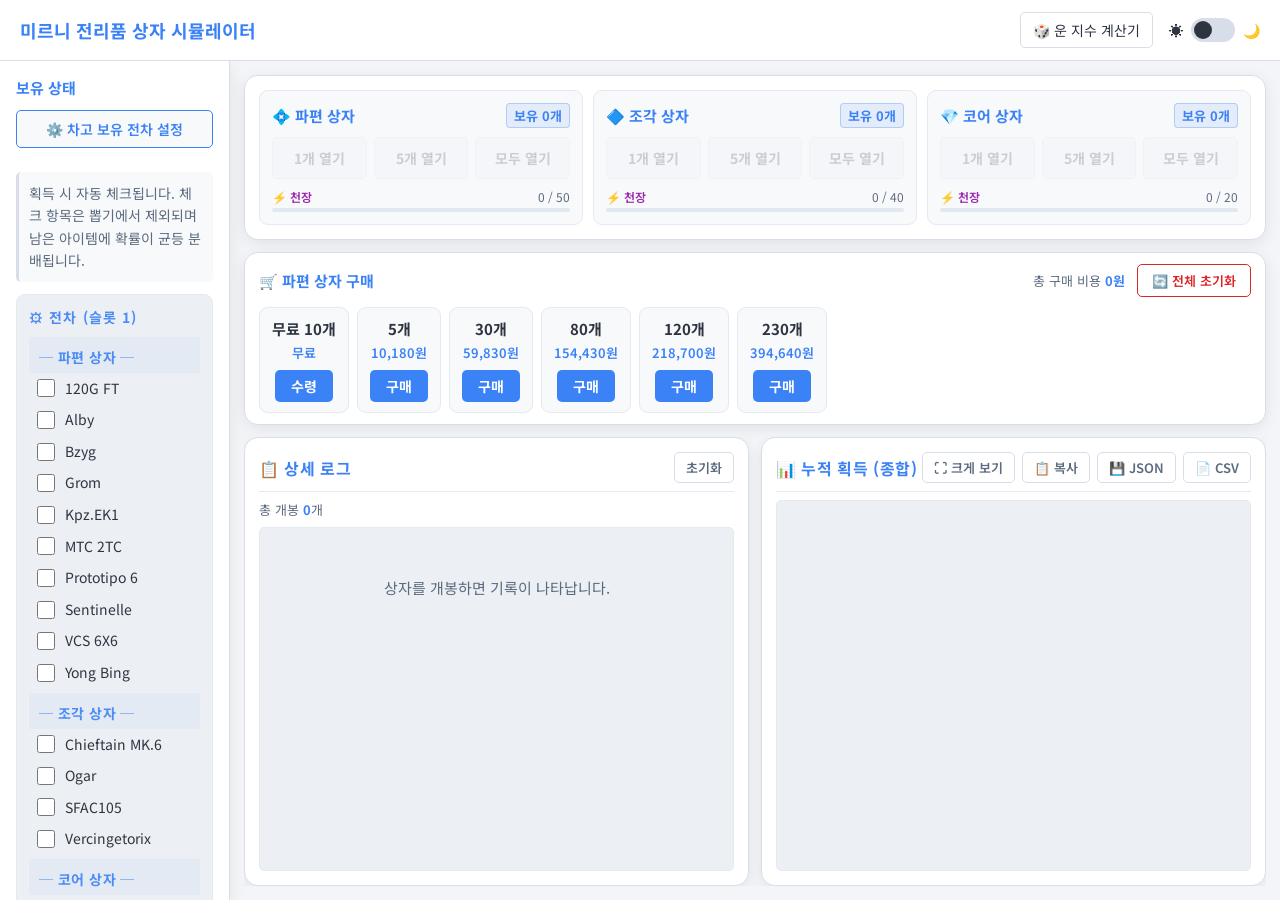
==== commit 0df2db58: "hotfix: version tag" ====
--- a/index.html
+++ b/index.html
@@ -8,7 +8,7 @@
     <meta name="description" content="2026 미르니 시즌 전리품 상자(파편·조각·코어) 확률 시뮬레이터">
     <link rel="preconnect" href="https://fonts.googleapis.com">
     <link rel="stylesheet" href="https://fonts.googleapis.com/css2?family=Noto+Sans+KR:wght@400;500;700&display=swap">
-    <link rel="stylesheet" href="style.css">
+    <link rel="stylesheet" href="style.css?ver=260518">
     <script>
         (function () {
             function getTheme() {
@@ -285,7 +285,7 @@
         </div>
     </div>
 
-    <script src="simulator.js"></script>
+    <script src="simulator.js?ver=260518"></script>
 </body>
 
-</html>+</html>
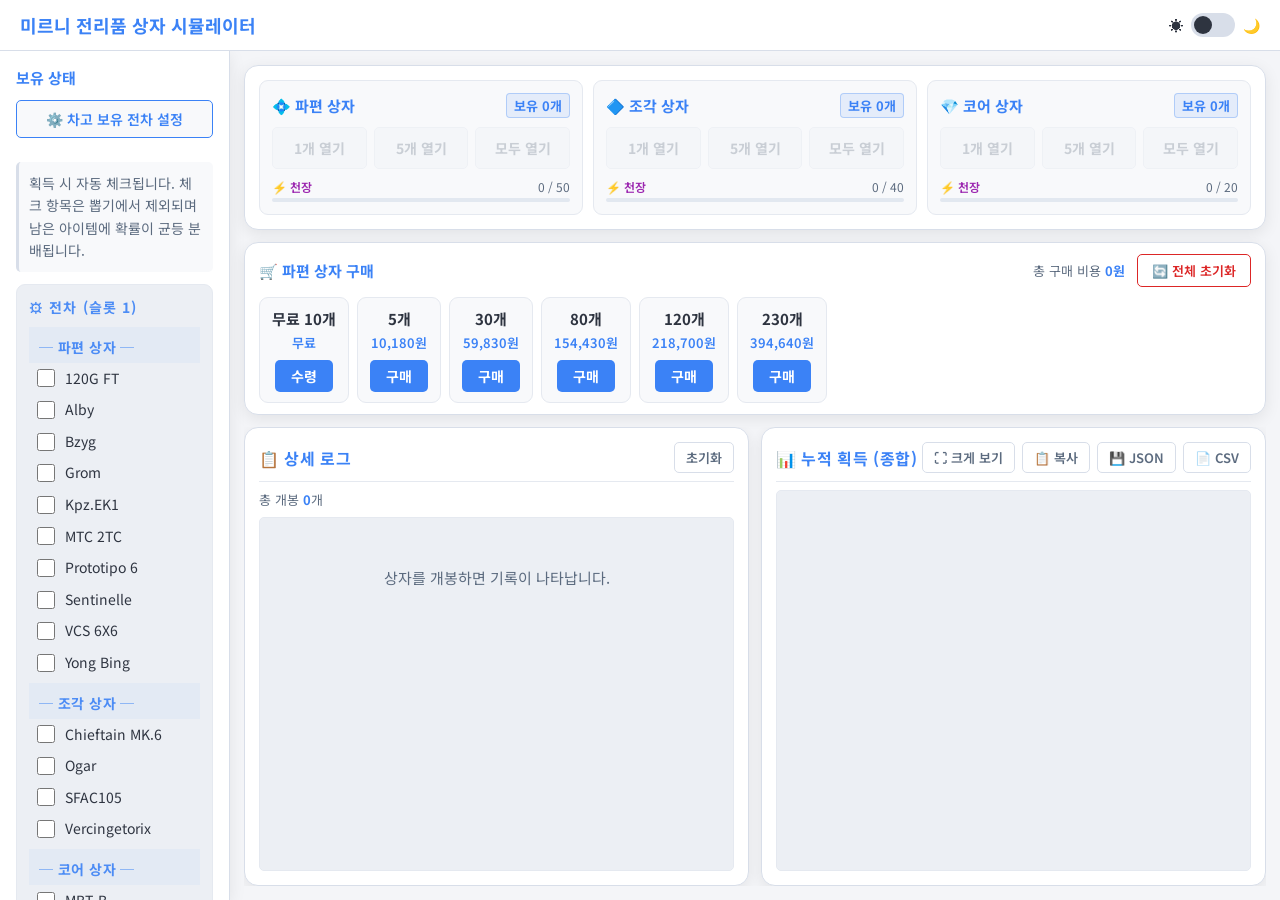
==== commit 78e0afe0: "hotfix: remove luck calculator" ====
--- a/index.html
+++ b/index.html
@@ -30,9 +30,9 @@
     <header class="top-header desktop-only">
         <h1 class="page-title">미르니 전리품 상자 시뮬레이터</h1>
         <div style="display: flex; align-items: center; gap: 16px;">
-            <a href="luck-calculator.html" class="icon-btn" style="width: auto; padding: 0 12px; gap: 6px; display: flex; font-size: 14px; text-decoration: none;" title="운 지수 계산기">
+<!--            <a href="luck-calculator.html" class="icon-btn" style="width: auto; padding: 0 12px; gap: 6px; display: flex; font-size: 14px; text-decoration: none;" title="운 지수 계산기">
                 🎲 운 지수 계산기
-            </a>
+            </a>-->
             <div class="theme-switch-wrapper">
                 <span class="theme-icon">☀️</span>
                 <label class="theme-switch">
